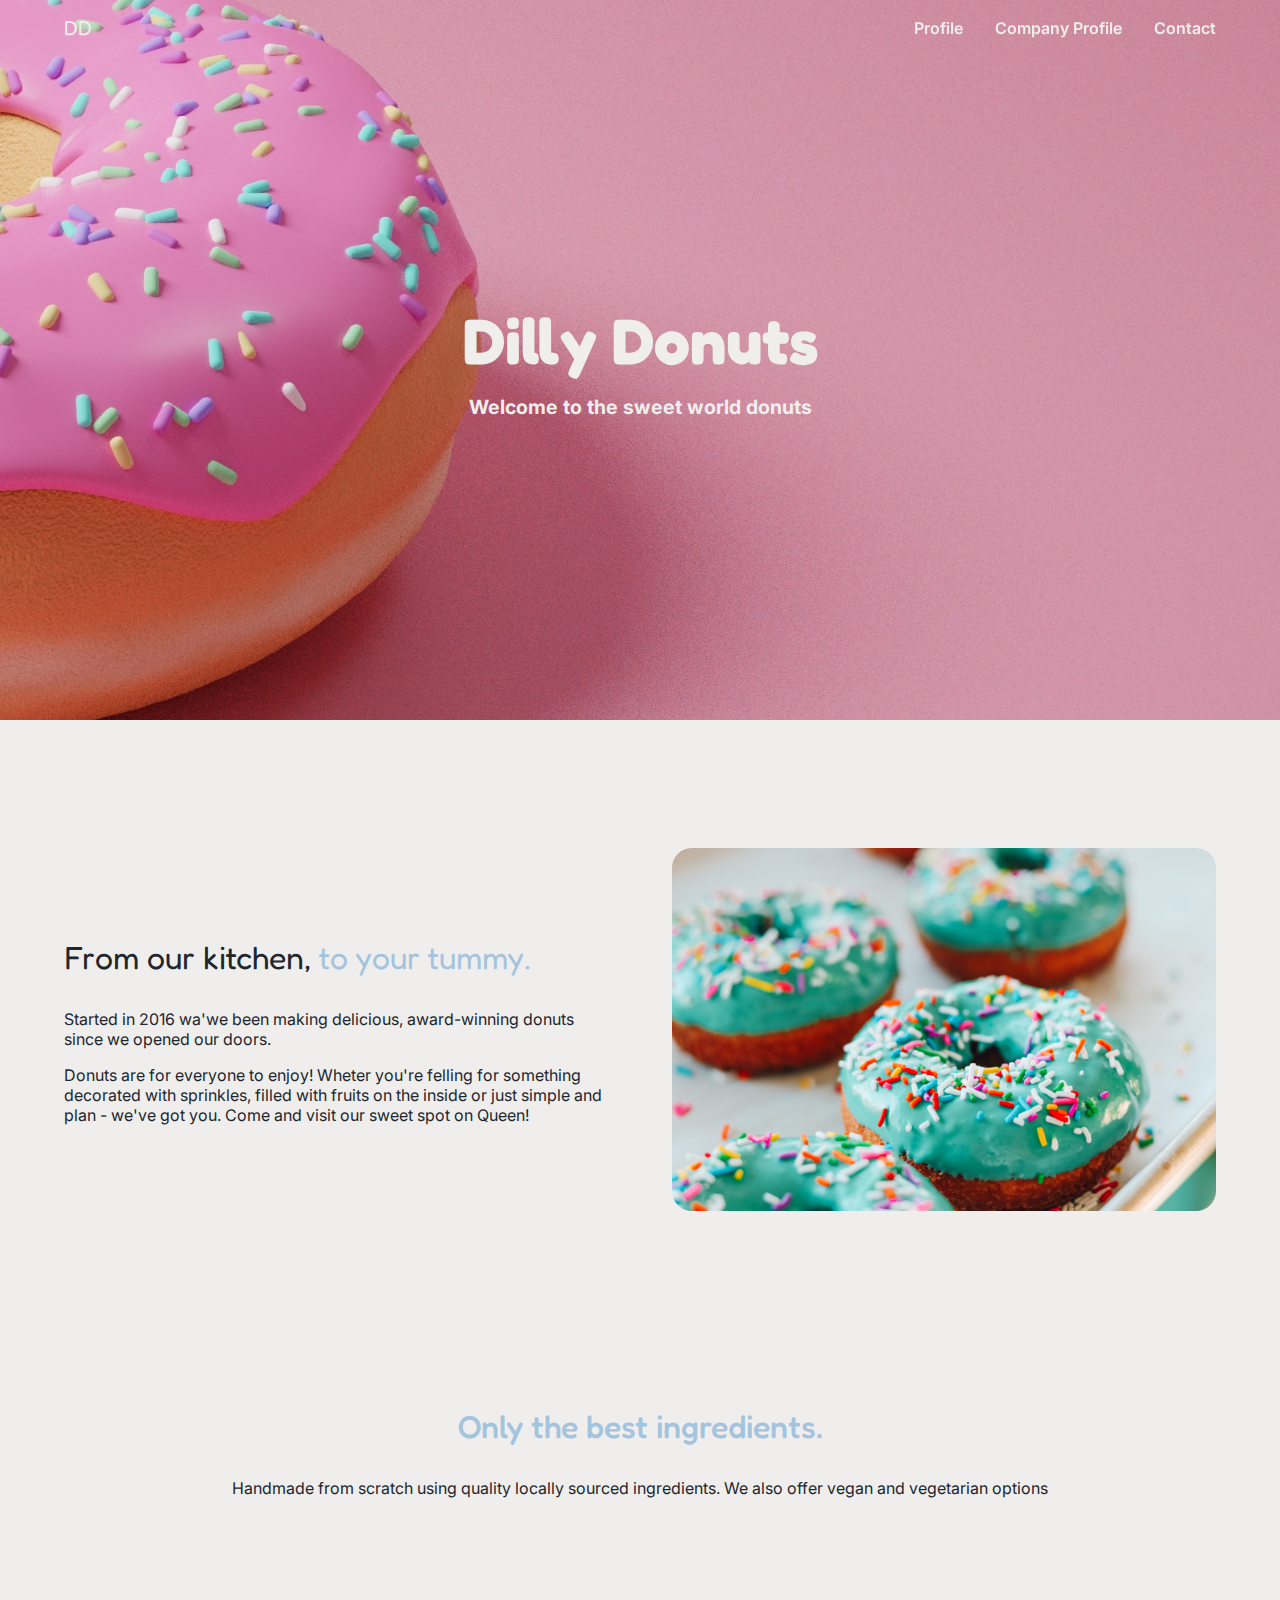
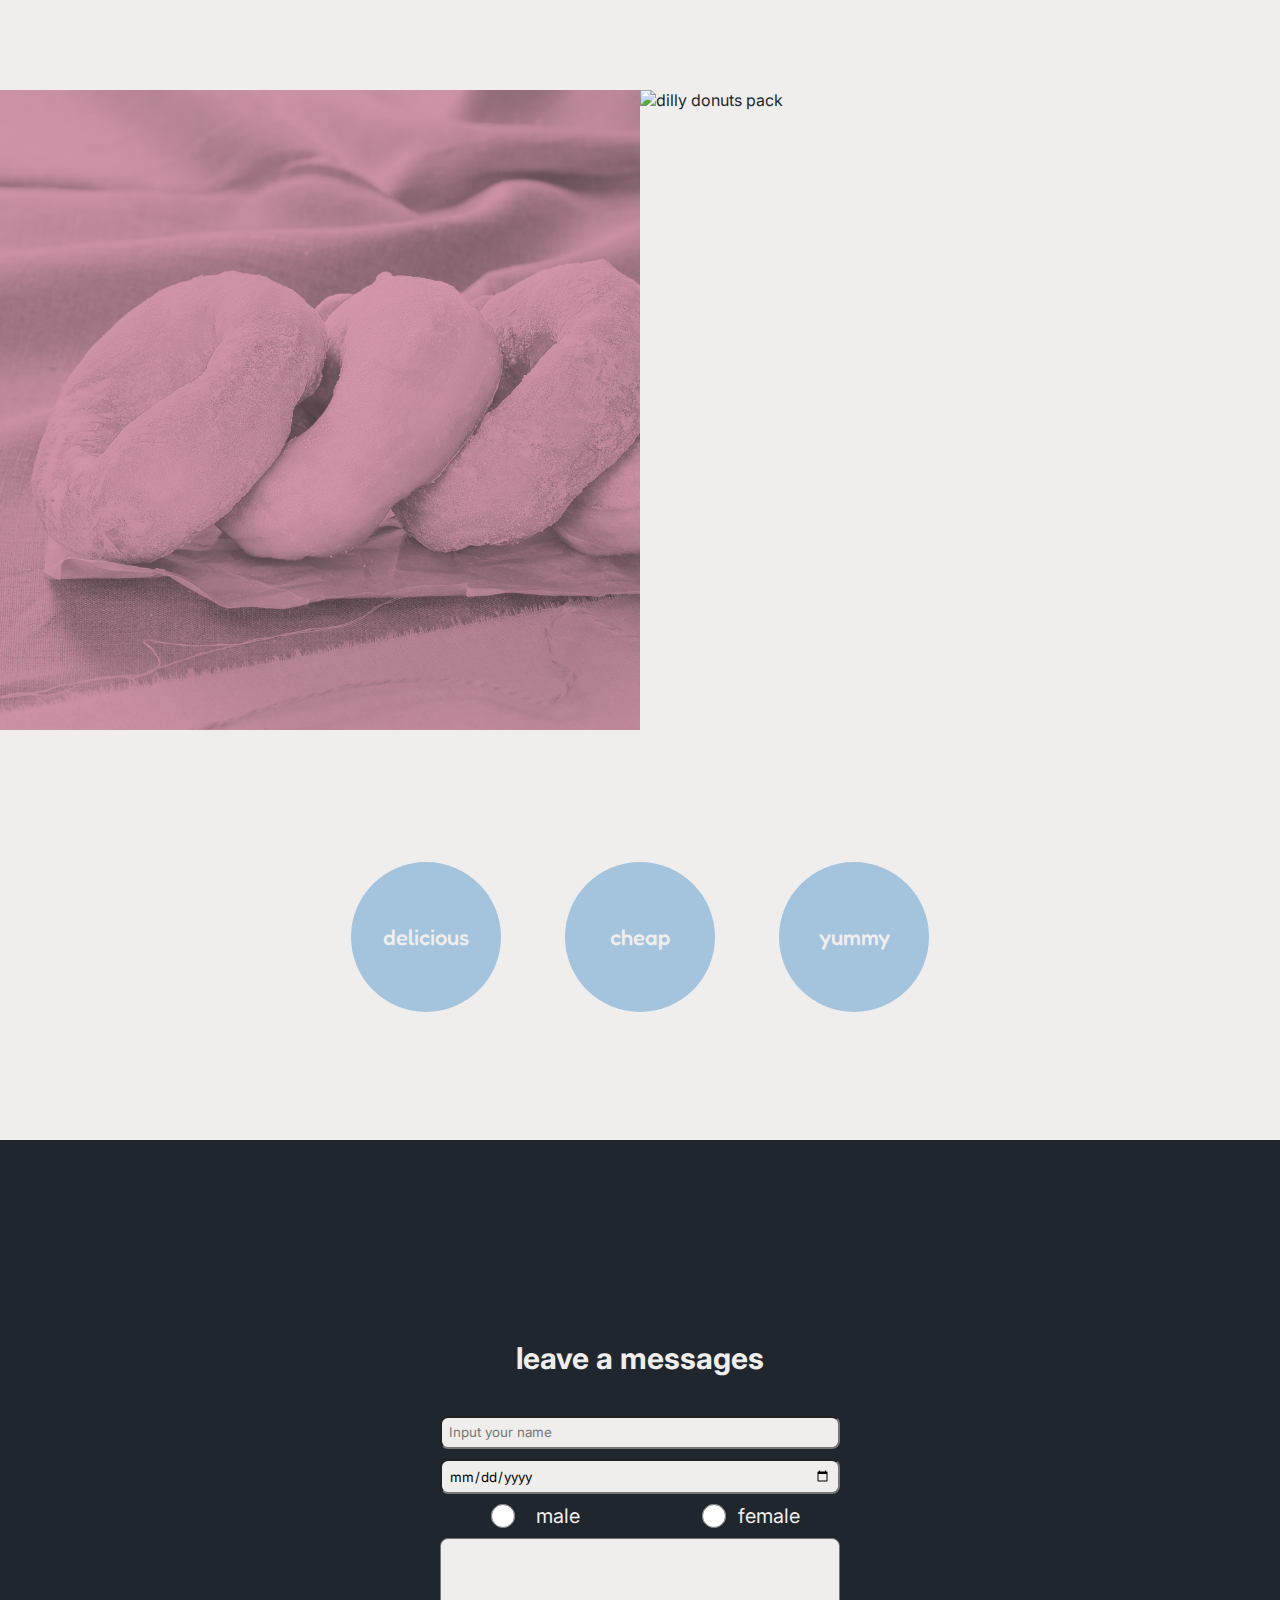
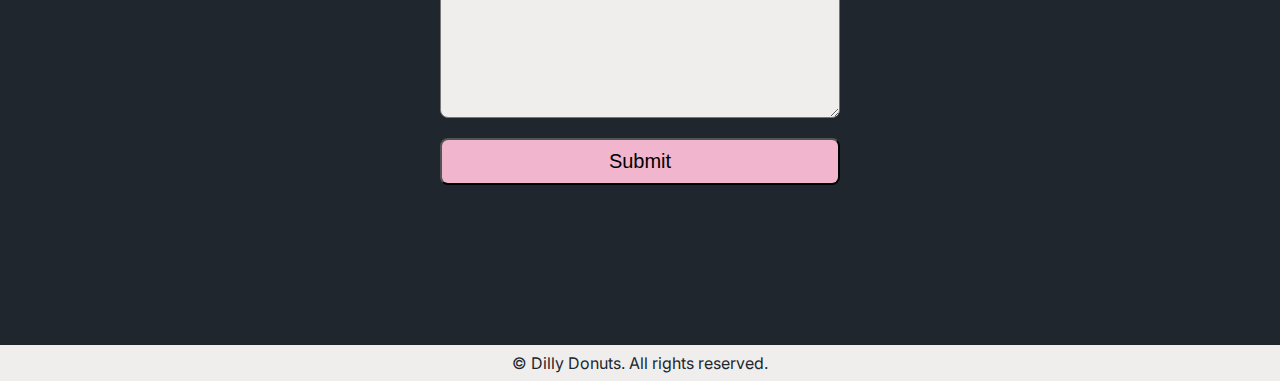
==== index.html @ 45aaf0e3 "changing the folder directory" ====
<!DOCTYPE html>
<html lang="en">
  <head>
    <meta charset="UTF-8" />
    <meta http-equiv="X-UA-Compatible" content="IE=edge" />
    <meta name="viewport" content="width=device-width, initial-scale=1.0" />
    <title>DD - Dilly Donuts</title>
    <link
      rel="stylesheet"
      href="https://cdn.jsdelivr.net/npm/@tabler/icons-webfont@latest/tabler-icons.min.css"
    />

    <link rel="icon" href="img/donut-icon.png" type="image/x-icon" />
    <link rel="stylesheet" href="css/root.css" />
    <link rel="stylesheet" href="css/navbar.css" />
    <link rel="stylesheet" href="css/index.css" />
    <script src="js/index.js" defer></script>
  </head>

  <body>
    <header>
      <nav>
        <a href="#">
          <div class="logo">DD</div>
        </a>
        <i class="ti ti-menu-2"></i>
        <div class="toggle navigation-list">
          <ul>
            <li>
              <a href="profile.html">Profile</a>
            </li>
            <li>
              <a href="#company-profile">Company Profile</a>
            </li>
            <li>
              <a href="#contact">Contact</a>
            </li>
          </ul>
        </div>
      </nav>

      <div class="hero-section">
        <h1>Dilly Donuts</h1>
        <h2>Welcome to the sweet world donuts</h2>
      </div>
    </header>

    <main>
      <div id="company-profile" class="about-company-section">
        <section>
          <h2>From our kitchen,<span> to your tummy.</span></h2>
          <article>
            <p>
              Started in 2016 wa'we been making delicious, award-winning donuts
              since we opened our doors.
            </p>
            <p>
              Donuts are for everyone to enjoy! Wheter you're felling for
              something decorated with sprinkles, filled with fruits on the
              inside or just simple and plan - we've got you. Come and visit our
              sweet spot on Queen!
            </p>
          </article>
        </section>
        <section>
          <img src="./img/company-section-img.jpg" alt="Dully Donuts" />
        </section>
      </div>

      <section class="company-ingredients-section">
        <h2>Only the best ingredients.</h2>
        <p>
          Handmade from scratch using quality locally sourced ingredients. We
          also offer vegan and vegetarian options
        </p>
      </section>

      <section class="display-product-section">
        <div>
          <img src="img/display-img-1.jpg" alt="dilly donuts original" />
        </div>
        <div>
          <img src="img/display-img-2.jpg" alt="dilly donuts pack" />
        </div>
      </section>

      <section class="features-section">
        <div class="features-item">delicious</div>
        <div class="features-item">cheap</div>
        <div class="features-item">yummy</div>
      </section>

      <section class="message-us-section" id="contact">
        <div id="output"></div>
        <h2>leave a messages</h2>
        <form>
          <input
            type="text"
            id="name"
            name="name"
            placeholder="Input your name"
          />
          <input
            type="date"
            id="birthday"
            name="birthday"
            placeholder="input your birthday"
          />
          <div class="radio-input">
            <div class="radio-input-list">
              <input type="radio" id="male" name="gender" value="male" />
              male
            </div>
            <div class="radio-input-list">
              <input type="radio" id="female" name="gender" value="female" />
              female
            </div>
          </div>
          <textarea id="messages" name="message"></textarea>
          <p id="validate-messages"></p>
          <button id="submit-button" type="button">Submit</button>
        </form>
      </section>
    </main>

    <footer>&copy Dilly Donuts. All rights reserved.</footer>
  </body>

  <script></script>
</html>
---- css/root.css ----
@import url("https://fonts.googleapis.com/css2?family=Fredoka+One&family=Inter:wght@100;200;300;400;500;600;700;800;900&display=swap");
/* font-family: 'Fredoka One', cursive; */
/* font-family: 'Inter', sans-serif; */

:root {
  /* color */
  --dark: #20262e;
  --light: #f0eeed;
  --accent-color-100: #a4c4de;
  --accent-color-200: #f1b5ce;

  /* spacing */
  --spacing-100: 8em; /* 128px */
  --spacing-200: 5em; /* 80px */
  --spacing-300: 4em; /* 64px */
  --spacing-400: 2em; /* 32px */
  --spacing-500: 1em; /* 16px */
  --spacing-600: 0.5em; /* 8px */

  /* font size */
  --fs-100: 4rem; /* 64px */
  --fs-200: 2.5rem; /* 40px */
  --fs-300: 2rem; /* 32px */
  --fs-400: 1.23rem; /* 24 */
  --fs-500: 1.375rem; /* 22px */
  --fs-600: 1.25rem; /* 20px */
  --fs-700: 1.125rem; /* 18px */
  --fs-800: 1rem; /* 16px */

  /* font familiy */
  --ff-primary: "Inter", sans-serif;
  --ff-secondary: "Fredoka One", cursive;
}

* {
  margin: 0;
  padding: 0;
  box-sizing: border-box;
}

html,
body {
  scroll-behavior: smooth;
  font-family: var(--ff-primary);
  background-color: var(--light);
  color: var(--dark);
}

a {
  text-decoration: none;
}
---- css/navbar.css ----
/* navigation */
nav {
  margin: 0 auto;
  position: absolute;
  left: 0;
  right: 0;
  padding: var(--spacing-500) var(--spacing-400);
  display: flex;
  justify-content: space-between;
  align-items: center;
}
.logo {
  font-size: var(--fs-600);
  font-family: var(--ff-secondary);
}
nav a {
  color: var(--light);
}
nav .ti-menu-2 {
  font-size: var(--fs-400);
  color: var(--light);
  cursor: pointer;
}
.toggle {
  display: none;
}
.navigation-list {
  position: absolute;
  width: 90%;
  height: auto;
  margin: 0 auto;
  padding: var(--spacing-500);
  left: 0;
  right: 0;
  top: 50px;
  background-color: var(--light);
  backdrop-filter: blur(10px);
  opacity: 0.9;
  border-radius: 10px;
}
.navigation-list ul {
  list-style: none;
  display: flex;
  flex-direction: column;
}
.navigation-list li {
  width: 100%;
  padding: var(--spacing-600);
}
.navigation-list a {
  font-weight: 600;
  color: var(--dark);
}
.navigation-list a:hover {
  color: var(--accent-color-100);
}

@media screen and (min-width: 800px) {
  nav {
    padding: var(--spacing-500) var(--spacing-300);
  }
  nav .ti-menu-2 {
    display: none;
  }
  .navigation-list {
    width: 100%;
    position: initial;
    display: flex;
    justify-content: end;
    padding: 0;
    background-color: transparent;
    backdrop-filter: blur(0);
    opacity: 1;
  }
  .navigation-list ul {
    flex-direction: row;
  }
  .navigation-list li {
    width: auto;
    padding: 0 0 0 var(--spacing-400);
  }
  .navigation-list a {
    color: var(--light);
  }
  .navigation-list a:hover {
    color: var(--dark);
  }
}
---- css/index.css ----
/* hero section */
.hero-section {
  width: 100%;
  height: auto;
  color: var(--light);
  padding: var(--spacing-100) var(--spacing-400);
  background-image: url("../img/hero-img.jpg");
  background-repeat: no-repeat;
  background-size: 200%;
  background-position: initial;
  display: flex;
  flex-direction: column;
  justify-content: center;
  align-items: center;
  gap: var(--spacing-500);
}
.hero-section h1 {
  font-size: var(--fs-200);
  font-family: var(--ff-secondary);
}
.hero-section h2 {
  font-size: var(--fs-400);
}

/* about company section */
.about-company-section {
  margin: var(--spacing-100) var(--spacing-400);
  display: flex;
  flex-direction: column;
  gap: var(--spacing-300);
}
.about-company-section section:nth-child(1) {
  flex: 1;
  display: flex;
  flex-direction: column;
  justify-content: center;
  gap: var(--spacing-400);
}
.about-company-section section:nth-child(1) h2 {
  font-size: var(--fs-300);
  font-family: var(--ff-secondary);
  font-weight: 400;
}
.about-company-section section:nth-child(1) h2 span {
  color: var(--accent-color-100);
}
.about-company-section section:nth-child(1) article {
  display: flex;
  flex-direction: column;
  gap: var(--spacing-500);
  font-size: var(--fs-800);
}
.about-company-section section:nth-child(2) {
  flex: 1;
}
.about-company-section section:nth-child(2) img {
  width: 100%;
  border-radius: 20px;
}

/* company ingridients section */
.company-ingredients-section {
  margin: var(--spacing-100) var(--spacing-300);
  padding: var(--spacing-300) 0;
  display: flex;
  justify-content: center;
  align-items: center;
  flex-direction: column;
  gap: var(--spacing-400);
  text-align: center;
}
.company-ingredients-section h2 {
  font-size: var(--fs-300);
  font-family: var(--ff-secondary);
  font-weight: 500;
  color: var(--accent-color-100);
}

/* display product section */
.display-product-section {
  display: flex;
  flex-direction: column;
}
.display-product-section div:nth-child(1) {
  flex: 1;
  display: none;
}
.display-product-section div:nth-child(1) img {
  width: 100%;
}
.display-product-section div:nth-child(2) {
  flex: 1;
}
.display-product-section div:nth-child(2) img {
  width: 100%;
}

/* features section */
.features-section {
  margin: var(--spacing-100);
  display: flex;
  justify-content: center;
  align-items: center;
  flex-direction: column;
  gap: var(--spacing-300);
}
.features-item {
  width: 150px;
  height: 150px;
  background-color: var(--accent-color-100);
  display: flex;
  justify-content: center;
  align-items: center;
  border-radius: 100%;
  font-size: var(--fs-500);
  font-family: var(--ff-secondary);
  font-weight: 500;
  color: var(--light);
}

/* message us section */
.message-us-section {
  width: 100%;
  padding: var(--spacing-100) var(--spacing-300);
  display: flex;
  flex-direction: column;
  justify-content: center;
  align-items: center;
  gap: var(--spacing-400);
  font-size: var(--fs-600);
  background-color: var(--dark);
  color: var(--light);
}
.message-us-section h2 {
  text-align: center;
}
.message-us-section form {
  width: 100%;
  display: flex;
  flex-direction: column;
  justify-content: center;
  align-items: center;
  gap: var(--spacing-600);
}
.message-us-section form input {
  width: 100%;
  padding: var(--spacing-600);
  font-family: var(--ff-primary);
  background-color: var(--light);
  border-radius: 8px;
}
.message-us-section form input:focus {
  outline: none;
}
.radio-input {
  width: 100%;
  display: flex;
  justify-content: space-around;
  align-items: center;
  gap: var(--spacing-400);
}
.radio-input-list {
  width: 100px;
  display: flex;
  gap: var(--spacing-600);
}
.radio-input-list input {
  cursor: pointer;
}
.message-us-section textarea {
  min-width: 100%;
  min-height: 20vh;
  padding: var(--spacing-600);
  background-color: var(--light);
  border-radius: 8px;
}
.message-us-section textarea:focus {
  outline: none;
}
.message-us-section button {
  width: 100%;
  padding: var(--spacing-600);
  font-size: var(--fs-600);
  background-color: var(--accent-color-200);
  border-radius: 8px;
  cursor: pointer;
}
.message-us-section button:hover {
  background-color: var(--accent-color-100);
}
.message-us-section button:focus {
  outline: none;
}

#validate-messages {
  color: #eb455f;
  font-size: 14px;
}
#output {
  display: flex;
  justify-content: center;
  align-items: center;
}
#output div {
  width: 100%;
  padding: var(--spacing-300);
  border-radius: 20px;
  display: flex;
  justify-content: center;
  align-items: start;
  flex-direction: column;
  gap: var(--spacing-600);
  border: 4px solid var(--accent-color-200);
}
#output div span {
  color: var(--accent-color-200);
}

/* footer */
footer {
  text-align: center;
  padding: var(--spacing-600);
}

/* tablet & desktop */
@media screen and (min-width: 800px) {
  /* hero section */
  .hero-section {
    background-size: 220%;
    background-position: right;
    height: 80vh;
  }
  .hero-section h1 {
    font-size: var(--fs-100);
  }

  /* about company section */
  .about-company-section {
    margin: var(--spacing-100) var(--spacing-300);
    flex-direction: row;
    gap: var(--spacing-300);
  }
  .about-company-section section:nth-child(1) {
    flex: 1;
  }
  .about-company-section section:nth-child(2) img {
    flex: 1;
  }

  /* display profuct section */
  .display-product-section {
    width: 100%;
    margin: var(--spacing-10) var(--spacing-300);
    flex-direction: row;
  }
  .display-product-section div:nth-child(1) {
    display: block;
  }

  /* features section */
  .features-section {
    flex-direction: row;
  }

  /* messages us section */
  .message-us-section form {
    max-width: 20em;
  }
}
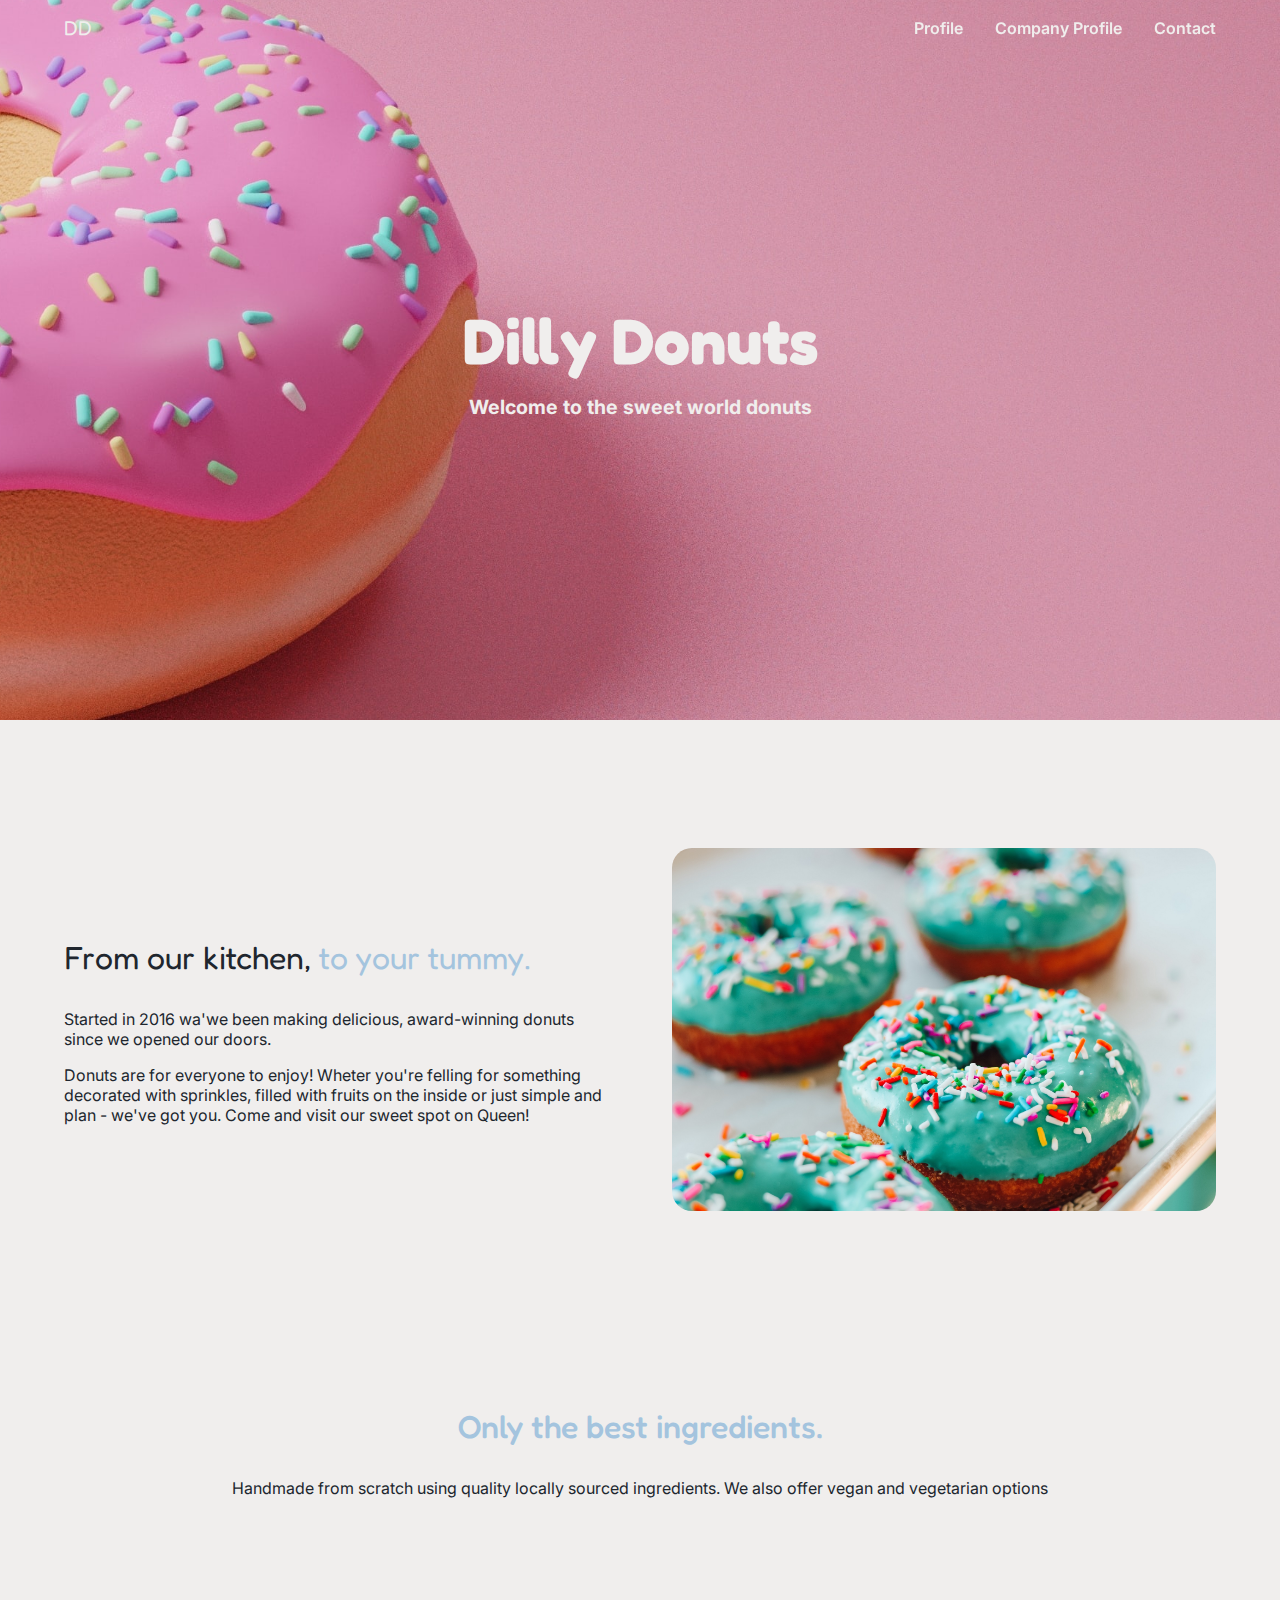
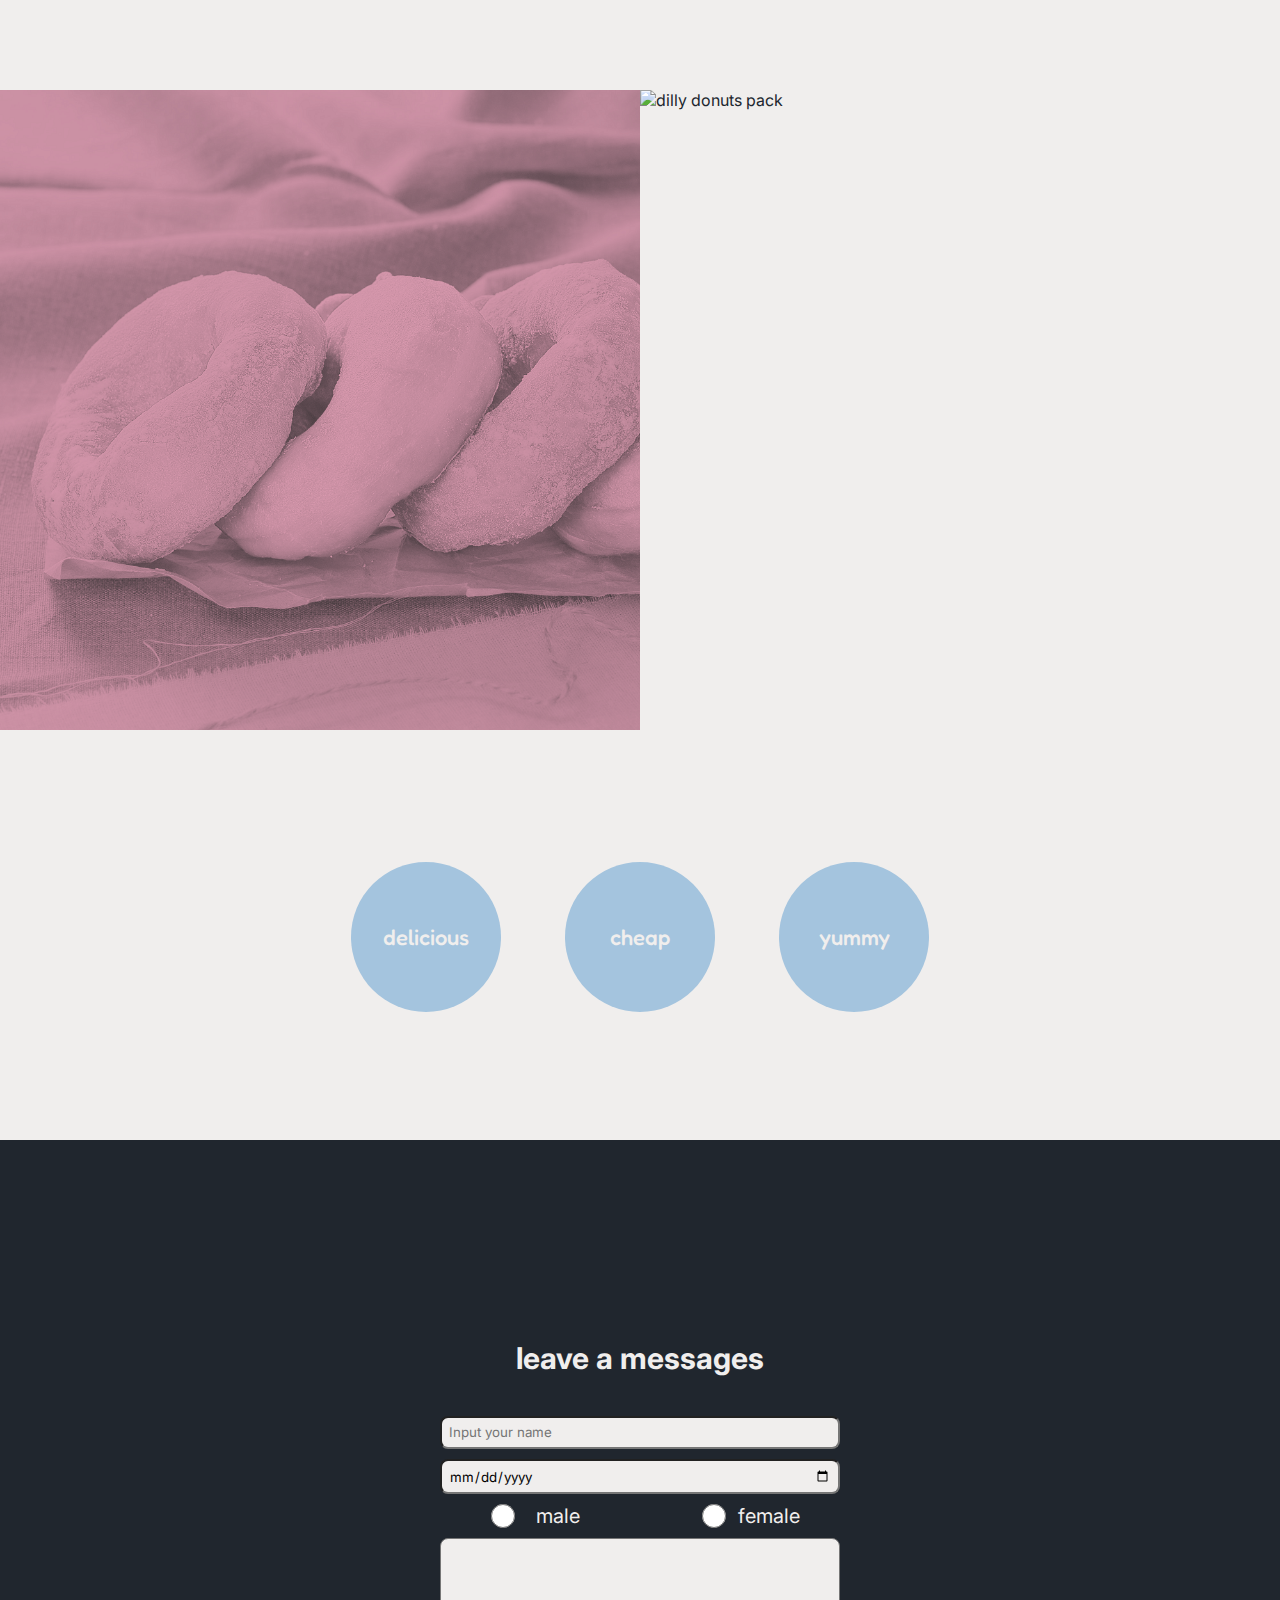
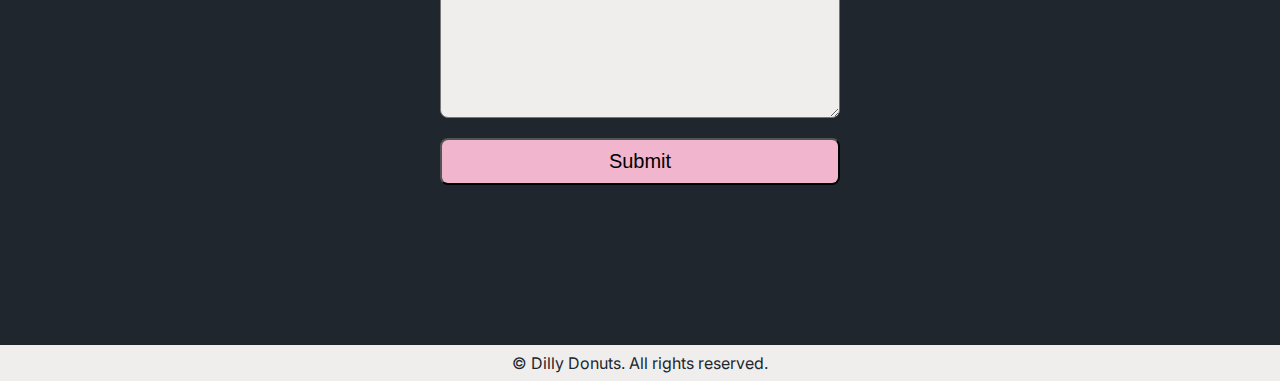
==== commit 4a22c2ff: "adding commnets" ====
--- a/index.html
+++ b/index.html
@@ -19,6 +19,7 @@
 
   <body>
     <header>
+      <!-- navigation -->
       <nav>
         <a href="#">
           <div class="logo">DD</div>
@@ -46,6 +47,7 @@
     </header>
 
     <main>
+      <!-- company profile section -->
       <div id="company-profile" class="about-company-section">
         <section>
           <h2>From our kitchen,<span> to your tummy.</span></h2>
@@ -67,6 +69,7 @@
         </section>
       </div>
 
+      <!-- company ingredients section -->
       <section class="company-ingredients-section">
         <h2>Only the best ingredients.</h2>
         <p>
@@ -75,6 +78,7 @@
         </p>
       </section>
 
+      <!-- display product section -->
       <section class="display-product-section">
         <div>
           <img src="img/display-img-1.jpg" alt="dilly donuts original" />
@@ -84,12 +88,14 @@
         </div>
       </section>
 
+      <!-- featurees section -->
       <section class="features-section">
         <div class="features-item">delicious</div>
         <div class="features-item">cheap</div>
         <div class="features-item">yummy</div>
       </section>
 
+      <!-- messages us section -->
       <section class="message-us-section" id="contact">
         <div id="output"></div>
         <h2>leave a messages</h2>
@@ -123,6 +129,7 @@
       </section>
     </main>
 
+    <!-- footer -->
     <footer>&copy Dilly Donuts. All rights reserved.</footer>
   </body>
 
